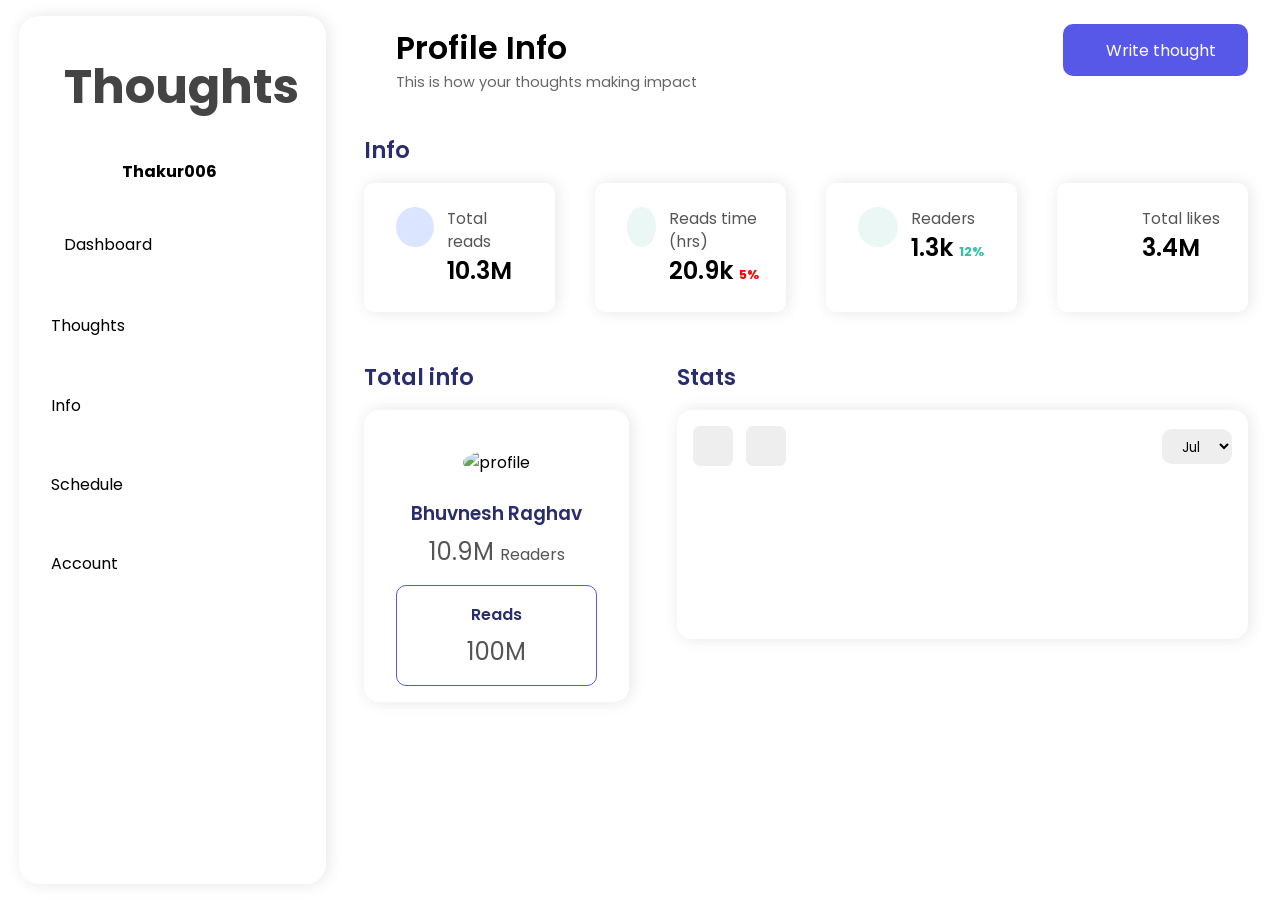
==== index.html @ e28a1373 "frist commet" ====
<!DOCTYPE html>
<html lang="en">
<head>
    <script src="https://cdnjs.cloudflare.com/ajax/libs/Chart.js/2.5.0/Chart.bundle.js"></script>
    <meta charset="UTF-8">
    <meta name="viewport" content="width=device-width, initial-scale=1.0">
    <title>Document</title>
    <link rel="stylesheet" href="https://cdnjs.cloudflare.com/ajax/libs/line-awesome/1.3.0/line-awesome/css/line-awesome.min.css">
</head>
<link rel="stylesheet" href="style.css">
<body>
    <input type="checkbox" name="" id="menu-toggle">
<div class="overlay"><label for="menu-toggle">
  </label></div>
<div class="sidebar">
  <div class="sidebar-container">
    <div class="brand">
      <h3>
        <span class="lab la-cloud"></span>
        Thoughts
      </h3>
    </div>
    <div class="sidebar-avatar">
      <div>
     </div>
      <div class="avatar-info">
        <div class="avatar-text">
          <h4>Thakur006</h4>
        </div>
        <span class="las la-angle-double-down"></span>
      </div>
    </div>
    <div class="sidebar-menu">
      <ul>
        <li><a href="#" class="active"><span class="las la-adjust"></span><span>Dashboard</span></a></li>
        <li><a href="#"><span class="las la-lightbulb"></span><span>Thoughts</span></a></li>
        <li><a href="#"><span class="las la-chart-bar"></span><span>Info</span></a></li>
        <li><a href="#"><span class="las la-calendar"></span><span>Schedule</span></a></li>
        <li><a href="#"><span class="las la-user"></span><span>Account</span></a></li>
      </ul>
    </div>
    
  </div>
</div>
<div class="main-content">
  <header>
    <div class="header-wrapper">
      <label for="menu-toggle">
        <span class="las la-bars"></span>
      </label>
      <div class="header-title">
        <h1>Profile Info</h1>
        <p>This is how your thoughts making impact <span class="las la-chart-line"></span></p>
      </div>
    </div>
    <div class="header-action">
      <button class="btn btn-main">
        <span class="las la-pen"></span>
        Write thought
      </button>
    </div>
  </header>
  <main>
    <section>
      <h3 class="section-head">Info</h3>
      <div class="analytics">
        <div class="analytic">
          <div class="analytic-icon"><span class="las la-eye"></span></div>
          <div class="analytic-info">
            <h4>Total reads</h4>
            <h1>10.3M</h1>
          </div>
        </div>
        <div class="analytic">
          <div class="analytic-icon"><span class="las la-clock"></span></div>
          <div class="analytic-info">
            <h4>Reads time (hrs)</h4>
            <h1>20.9k <small class="text-danger">5%</small></h1>
          </div>
        </div>
        <div class="analytic">
          <div class="analytic-icon"><span class="las la-users"></span></div>
          <div class="analytic-info">
            <h4>Readers</h4>
            <h1>1.3k <small class="text-success">12%</small></h1>
          </div>
        </div>
        <div class="analytic">
          <div class="analytic-icon"><span class="las la-heart"></span></div>
          <div class="analytic-info">
            <h4>Total likes</h4>
            <h1>3.4M </h1>
          </div>
        </div>
      </div>
    </section>
    <section>
      <div class="block-grid">
        <div class="revenue-card">
          <h3 class="section-head">Total info</h3>
          <div class="rev-content">
            <img src="https://fiverr-res.cloudinary.com/t_profile_original,q_auto,f_auto/attachments/profile/photo/83a2ec88ebdc63268414bcdd8d9ab86f-1692456953899/51c780ae-bde0-408d-a91b-c71a0a4579b0.jpg" alt="profile">
            <div class="rev-info">
              <h3>Bhuvnesh Raghav</h3>
              <h1>10.9M <small>Readers</small></h1>
            </div>
            <div class="rev-sum">
              <h4>Reads</h4>
              <h2>100M</h2>
            </div>
          </div>
        </div>
        <div class="graph-card">
          <h3 class="section-head">Stats</h3>
          <div class="graph-content">
            <div class="graph-head">
              <div class="icon-wrapper">
                <div class="icon"><span class="las la-eye text-main"></span></div>
                <div class="icon"><span class="las la-clock text-success"></span></div>
              </div>
              <div class="graph-select">
                <select name="" id="">
                  <option value="">Jul</option>
                </select>
              </div>
            </div>
            <div class="graph-board">
              <canvas id="revenueChart" width="100%"></canvas>
            </div>
          </div>
        </div>
      </div>
    </section>
  </main>
</div>
<script src="script.js"></script>
</body>
</html>
---- style.css ----
/*
Basic
*/
@import url("https://fonts.googleapis.com/css2?family=Poppins:wght@300;400;500;600;700&display=swap");

:root {
  --color-main: rgb(87, 87, 232);
  --main-accent: white;
  --bg: white;
  --bg-2: blue;
  --main: #292c6d;
  --shadow: rgba(17, 17, 26, 0.1) 2px 0px 16px;
}
* {
  padding: 0;
  margin: 0;
  text-decoration: none;
  font-family: "Poppins", sans-serif;
  list-style-type: none;
  box-sizing: border-box;
}
body {
  background-color: var(--bg);
  overflow-x: hidden;
}
img {
  width: 100%;
  height: auto;
}
#menu-toggle {
  display: none;
}
#menu-toggle:checked ~ .sidebar {
  left: -345px;
}
#menu-toggle:checked ~ .main-content {
  margin-left: 0;
  width: 100vw;
}
.overlay {
  position: fixed;
  width: 100%;
  height: 100%;
  left: 0;
  top: 0;
  z-index: 10;
  display: none;
  background-color: rgba(255, 255, 255, 0.5);
}

/* helper */
.text-danger {
  color: red;
}
.text-success {
  color: #2ec3a3;
}
.text-main {
  color: var(--color-main);
}
/*
Sidebar
*/
.sidebar {
  width: 345px;
  height: 100%;
  position: fixed;
  top: 0;
  left: 0;
  bottom: 0;
  padding: 1rem 1.2rem;
  transition: left 300ms;
}
.sidebar-container {
  height: 100%;
  width: 100%;
  background-color: #fff;
  border-radius: 20px;
  box-shadow: var(--shadow);
  padding: 1.2rem;
  overflow-y: auto;
}
.sidebar-container::-webkit-scrollbar {
  width: 5px;
  display: none;
}
.sidebar-container::-webkit-scrollbar-track {
  box-shadow: var(--shadow);
}
.sidebar-container::-webkit-scrollbar-thumb {
  background-color: var(--main-accent);
  outline: 1px solid #ccc;
  border-radius: 2px;
}
.brand {
  padding-top: 1rem;
  display: flex;
  align-items: center;
  justify-content: center;
}
.brand h3 {
  color: #444;
  font-size: 3rem;
}
.brand h3 span {
  color: var(--color-main);
  font-size: 2.5rem;
  display: inline-block;
  margin-right: 0.5rem;
}
.sidebar-avatar {
  display: grid;
  grid-template-columns: 70px auto;
  align-items: center;
  border: 2px solid var(--main-accent);
  padding: 0.1rem 0.7rem;
  border-radius: 7px;
  margin: 2rem 0rem;
}
.sidebar-avatar img {
  width: 40px;
  border-radius: 10px;
  margin: 5px 0;
}
.avatar-info {
  display: flex;
  justify-content: space-between;
  align-items: center;
}
.sidebar-menu li {
  margin-bottom: 2rem;
}
.sidebar-menu a {
  color: var(--main-text);
  display: block;
  padding: 0.7rem 0;
}
.sidebar-menu a.active {
  background-color: var(--main-accent);
  border-radius: 7px;
  padding: 0.8rem;
}
.sidebar-menu a span:first-child {
  display: inline-block;
  margin-right: 0.8rem;
  font-size: 1.5rem;
  color: var(--color-main);
}
.sidebar-card {
  background-color: var(--main-accent);
  padding: 1rem;
  margin-top: 2rem;
  box-shadow: var(--shadow);
  text-align: center;
  border-radius: 7px;
}
.side-card-icon span {
  font-size: 8rem;
  color: var(--color-main);
  display: inline-block;
}
.side-card-icon {
  margin-bottom: 0.8rem;
}
.side-card-icon + div {
  margin-bottom: 1rem;
}
.side-card-icon + div p {
  font-size: 0.8rem;
  color: #555;
}
.btn {
  padding: 0.7rem 1rem;
  border: none;
  border-radius: 10px;
  display: flex;
  align-items: center;
  cursor: pointer;
}
.btn span {
  font-size: 1.2rem;
  display: inline-block;
  margin-right: 0.7rem;
}
.btn-block {
  display: block;
  width: 100%;
}
.btn-main {
  background-color: var(--color-main);
  color: #fff;
}
/* main */
.main-content {
  margin-left: 345px;
  width: calc(100vw - 345px);
  padding: 1rem 2rem 1.2rem 1.2rem;
  transition: margin-left 300ms;
}
/* Header */
header {
  display: flex;
  padding-top: 0.5rem;
  justify-content: space-between;
}
.header-wrapper {
  display: flex;
}
.header-wrapper label {
  display: inline-block;
  color: var(--color-main);
  margin-right: 2rem;
  font-size: 1.8rem;
}
.header-wrapper label span:hover {
  cursor: pointer;
}
.header-title h1 {
  color: var(--main-text);
  font-weight: 600;
}
.header-title p {
  color: #666;
  font-size: 0.9rem;
}
.header-title p span {
  color: red;
  font-size: 1.2rem;
  display: inline-block;
  margin-left: 0.5rem;
}
.header-action button {
  padding: 0.85rem 2rem;
  font-size: 1rem;
}

main {
  padding: 2.5rem 0;
}
.analytics {
  display: grid;
  grid-template-columns: repeat(4, 1fr);
  grid-gap: 2.5rem;
  margin-bottom: 3rem;
}
.analytic {
  box-shadow: var(--shadow);
  padding: 1.5rem;
  border-radius: 10px;
  display: flex;
  padding-left: 2rem;
}
.analytic-info h4 {
  font-weight: 400;
  color: #555;
  font-size: 0.98rem;
}
.analytic-info h1 {
  color: var(--main-text);
  font-weight: 600;
}
.analytic-info h1 small {
  font-size: 0.8rem;
  font-weight: 700;
}
.analytic:first-child .analytic-icon {
  background-color: #dce5ff;
  color: #6883db;
}
.analytic:nth-child(2) .analytic-icon {
  background-color: #ebf7f5;
  color: red;
}
.analytic:nth-child(3) .analytic-icon {
  background-color: #ebf7f5;
  color: #2ec3a3;
}
.analytic:nth-child(4) .analytic-icon {
  background-color: var(--main-accent);
  color: var(--color-main);
}
.analytic-icon {
  width: 40px;
  height: 40px;
  border-radius: 50%;
  display: grid;
  place-items: center;
  margin-right: 0.8rem;
}
.section-head {
  font-size: 1.4rem;
  color: var(--main);
  font-weight: 600;
  margin-bottom: 1rem;
}
.block-grid {
  display: grid;
  grid-gap: 3rem;
  grid-template-columns: 30% auto;
}
.rev-content {
  background-color: #fff;
  box-shadow: var(--shadow);
  border-radius: 15px;
  padding: 1rem 2rem;
  text-align: center;
}
.rev-content img {
  width: 180px;
  margin: 1.5rem 0;
  border-radius: 50%;
}
.rev-info {
  margin-bottom: 1rem;
}
.rev-info h3,
.rev-sum h4 {
  font-weight: 600;
  color: var(--main);
}
.rev-info h1,
.rev-sum h2 {
  font-weight: 400;
  margin-top: 0.4rem;
  color: #555;
}
.rev-info h1 small {
  font-size: 1rem;
}
.rev-sum {
  background-color: var(--main-accent);
  border: 1px solid var(--color-main);
  padding: 1rem;
  border-radius: 10px;
}
.graph-content {
  border-radius: 15px;
  box-shadow: var(--shadow);
  padding: 1rem;
  background-color: #fff;
}
.graph-head {
  display: flex;
  justify-content: space-between;
  align-items: center;
}
.icon-wrapper {
  display: flex;
  align-items: center;
}
.icon {
  height: 40px;
  width: 40px;
  border-radius: 7px;
  background-color: #eee;
  display: grid;
  place-items: center;
  font-size: 1.2rem;
  margin-right: 0.8rem;
}
.graph-head select {
  outline: none;
  background-color: #eee;
  height: 35px;
  border-radius: 10px;
  padding: 0.5rem 1rem;
  border: none;
}
.overlay label {
  display: block;
  height: 100%;
  width: 100%;
}
@media only screen and (max-width: 1224px) {
  .sidebar {
    left: -345px;
    z-index: 30;
  }
  .main-content {
    width: 100vw;
    margin-left: 0;
  }
  #menu-toggle:checked ~ .sidebar {
    left: 0;
  }
  #menu-toggle:checked ~ .overlay {
    display: block;
    text-align: right;
  }
}
@media only screen and (max-width: 860px) {
  .analytics {
    grid-template-columns: repeat(2, 1fr);
  }
  .block-grid {
    grid-template-columns: 100%;
  }
  .revenue-card {
    order: 2;
  }
}
@media only screen and (max-width: 580px) {
  .analytics {
    grid-template-columns: 100%;
  }
}
@media only screen and (max-width: 500px) {
  .header,
  header-wrapper {
    align-items: center;
  }
  .header-title h1 {
    font-size: 1.2em;
  }
  .header-title p {
    display: none;
  }
}
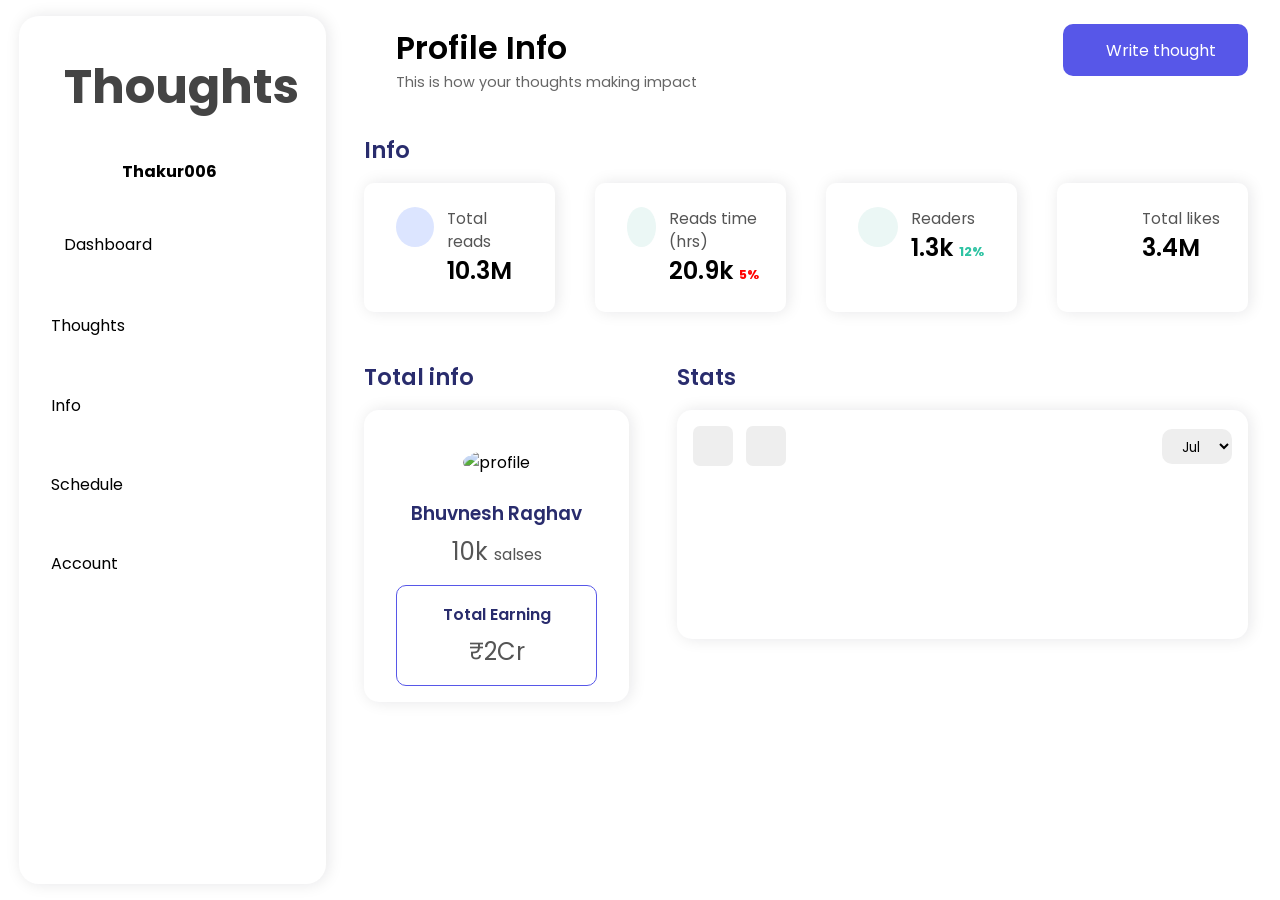
==== commit 08837b8a: "Update index.html change for making panamicz" ====
--- a/index.html
+++ b/index.html
@@ -4,7 +4,7 @@
     <script src="https://cdnjs.cloudflare.com/ajax/libs/Chart.js/2.5.0/Chart.bundle.js"></script>
     <meta charset="UTF-8">
     <meta name="viewport" content="width=device-width, initial-scale=1.0">
-    <title>Document</title>
+    <title>Dashbard - Bhuvnesh Raghav</title>
     <link rel="stylesheet" href="https://cdnjs.cloudflare.com/ajax/libs/line-awesome/1.3.0/line-awesome/css/line-awesome.min.css">
 </head>
 <link rel="stylesheet" href="style.css">
@@ -102,11 +102,11 @@
             <img src="https://fiverr-res.cloudinary.com/t_profile_original,q_auto,f_auto/attachments/profile/photo/83a2ec88ebdc63268414bcdd8d9ab86f-1692456953899/51c780ae-bde0-408d-a91b-c71a0a4579b0.jpg" alt="profile">
             <div class="rev-info">
               <h3>Bhuvnesh Raghav</h3>
-              <h1>10.9M <small>Readers</small></h1>
+              <h1>10k <small>salses</small></h1>
             </div>
             <div class="rev-sum">
-              <h4>Reads</h4>
-              <h2>100M</h2>
+              <h4>Total Earning </h4>
+              <h2> ₹2Cr </h2>
             </div>
           </div>
         </div>
@@ -135,4 +135,4 @@
 </div>
 <script src="script.js"></script>
 </body>
-</html>+</html>
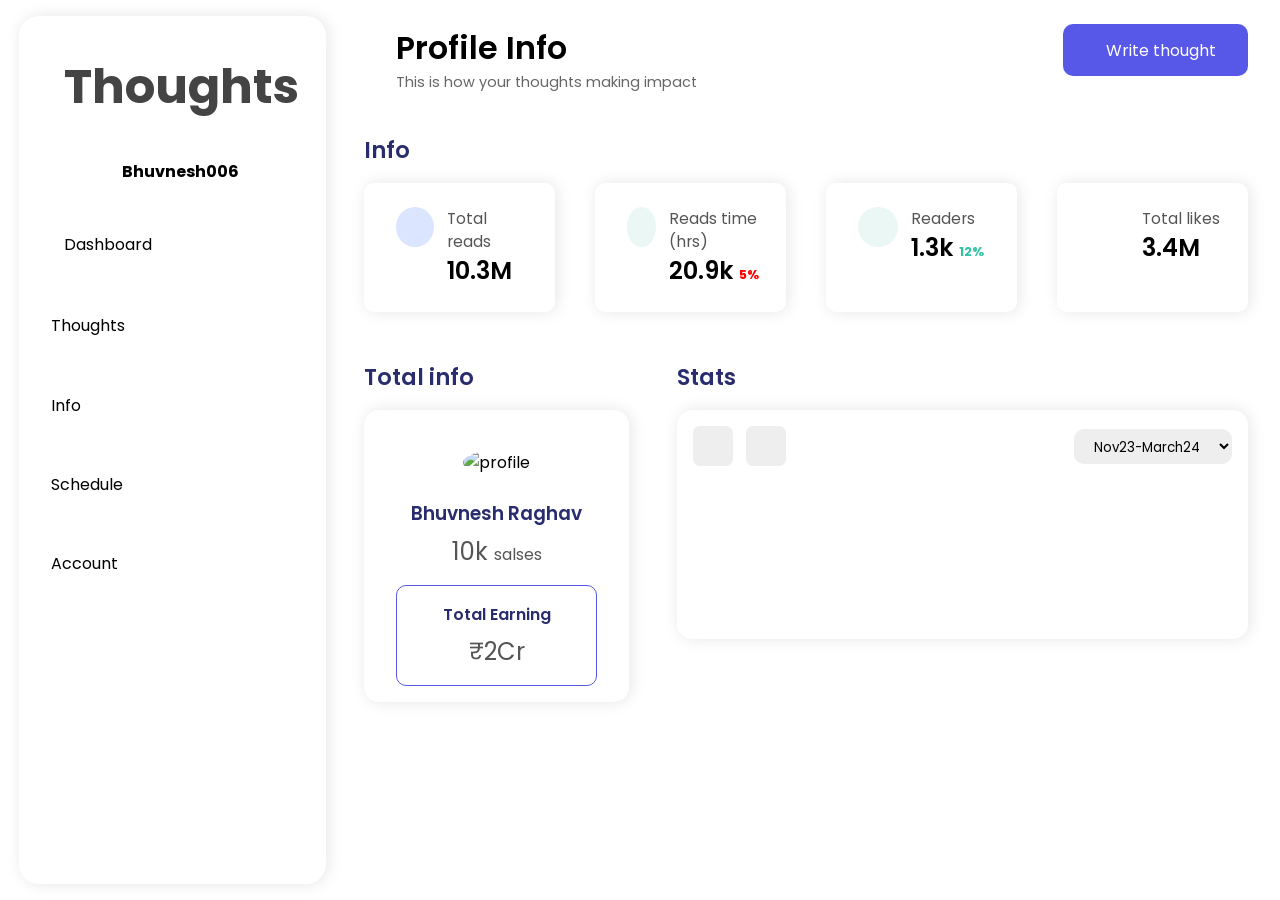
==== commit f7297445: "Update index.html" ====
--- a/index.html
+++ b/index.html
@@ -25,7 +25,7 @@
      </div>
       <div class="avatar-info">
         <div class="avatar-text">
-          <h4>Thakur006</h4>
+          <h4>Bhuvnesh006</h4>
         </div>
         <span class="las la-angle-double-down"></span>
       </div>
@@ -120,7 +120,7 @@
               </div>
               <div class="graph-select">
                 <select name="" id="">
-                  <option value="">Jul</option>
+                  <option value="">Nov23-March24</option>
                 </select>
               </div>
             </div>
